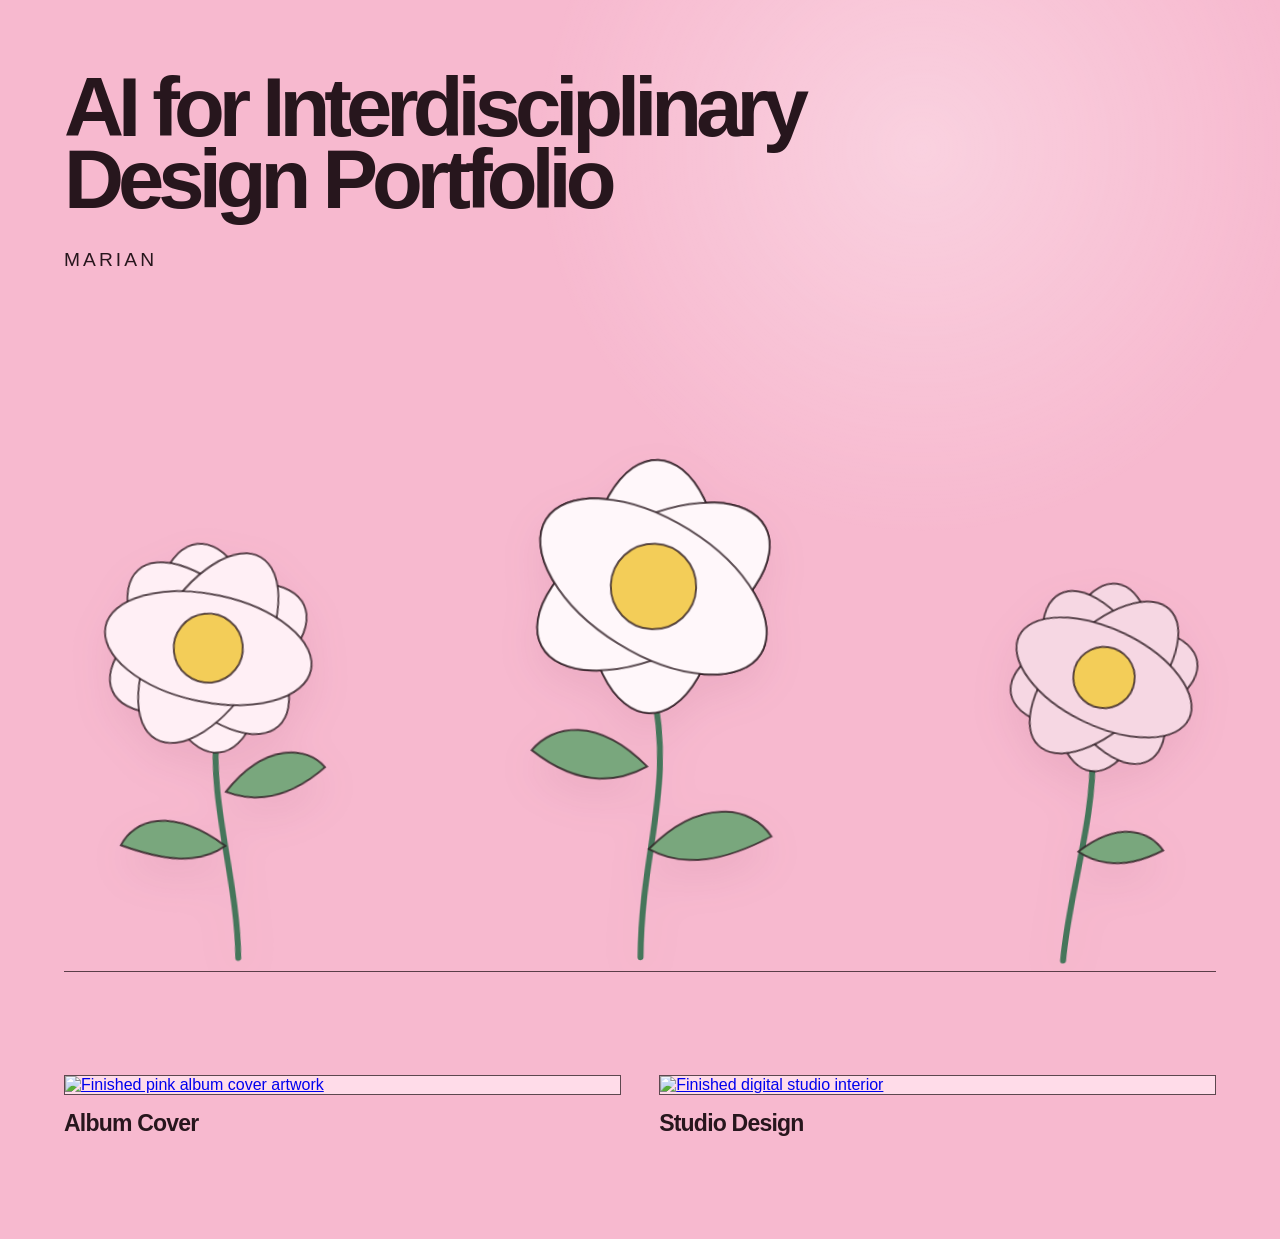
==== index.html @ 0231b8ff "Add portfolio website files" ====
<!doctype html>
<html lang="en">
  <head>
    <meta charset="UTF-8" />
    <meta name="viewport" content="width=device-width, initial-scale=1.0" />
    <meta name="description" content="A portfolio of selected creative work." />
    <title>AI for Interdisciplinary Design Portfolio — Marian</title>
    <link rel="stylesheet" href="styles.css" />
  </head>
  <body>
    <main>
      <section class="hero page-shell" aria-labelledby="page-title">
        <header class="hero__header">
          <h1 id="page-title">AI for Interdisciplinary Design Portfolio</h1>
          <p class="hero__name">Marian</p>
        </header>

        <div class="flower-field" aria-label="Interactive flower garden" role="group">
          <svg class="flower flower--one" viewBox="0 0 260 360" role="button" tabindex="0" aria-label="Grow a new flower">
            <path class="stem" d="M128 348C134 286 118 226 130 169" />
            <path class="leaf" d="M127 260C89 225 58 232 46 251C77 266 104 273 127 260Z" />
            <path class="leaf" d="M132 218C166 183 199 189 211 207C184 226 158 231 132 218Z" />
            <g class="bloom">
              <ellipse cx="130" cy="105" rx="42" ry="82" />
              <ellipse cx="130" cy="105" rx="42" ry="82" transform="rotate(72 130 105)" />
              <ellipse cx="130" cy="105" rx="42" ry="82" transform="rotate(144 130 105)" />
              <ellipse cx="130" cy="105" rx="42" ry="82" transform="rotate(216 130 105)" />
              <ellipse cx="130" cy="105" rx="42" ry="82" transform="rotate(288 130 105)" />
              <circle class="flower-core" cx="130" cy="105" r="27" />
            </g>
          </svg>

          <svg class="flower flower--two" viewBox="0 0 260 360" role="button" tabindex="0" aria-label="Grow a new flower">
            <path class="stem" d="M130 350C128 278 149 238 131 170" />
            <path class="leaf" d="M133 279C165 244 199 248 213 268C183 285 157 291 133 279Z" />
            <path class="leaf" d="M130 225C96 193 67 200 54 217C80 236 105 240 130 225Z" />
            <g class="bloom">
              <ellipse cx="130" cy="107" rx="44" ry="83" />
              <ellipse cx="130" cy="107" rx="44" ry="83" transform="rotate(60 130 107)" />
              <ellipse cx="130" cy="107" rx="44" ry="83" transform="rotate(120 130 107)" />
              <ellipse cx="130" cy="107" rx="44" ry="83" transform="rotate(180 130 107)" />
              <ellipse cx="130" cy="107" rx="44" ry="83" transform="rotate(240 130 107)" />
              <ellipse cx="130" cy="107" rx="44" ry="83" transform="rotate(300 130 107)" />
              <circle class="flower-core" cx="130" cy="107" r="28" />
            </g>
          </svg>

          <svg class="flower flower--three" viewBox="0 0 260 360" role="button" tabindex="0" aria-label="Grow a new flower">
            <path class="stem" d="M129 350C126 292 139 229 129 171" />
            <path class="leaf" d="M129 257C159 226 186 231 200 246C176 263 152 268 129 257Z" />
            <g class="bloom">
              <ellipse cx="130" cy="108" rx="41" ry="80" />
              <ellipse cx="130" cy="108" rx="41" ry="80" transform="rotate(72 130 108)" />
              <ellipse cx="130" cy="108" rx="41" ry="80" transform="rotate(144 130 108)" />
              <ellipse cx="130" cy="108" rx="41" ry="80" transform="rotate(216 130 108)" />
              <ellipse cx="130" cy="108" rx="41" ry="80" transform="rotate(288 130 108)" />
              <circle class="flower-core" cx="130" cy="108" r="26" />
            </g>
          </svg>
        </div>
      </section>

      <section class="projects page-shell" aria-label="Selected projects">
        <article class="project-card">
          <div class="project-card__visual project-card__visual--cover">
            <a class="project-card__main-link" href="album-cover.html" aria-label="View the Album Cover project">
              <img class="project-card__main" src="assets/album-cover.png" alt="Finished pink album cover artwork" />
            </a>
          </div>
          <h2>Album Cover</h2>
        </article>

        <article class="project-card">
          <div class="project-card__visual project-card__visual--studio">
            <a class="project-card__main-link" href="studio-design.html" aria-label="View the Studio Design project">
              <img class="project-card__main" src="assets/studio-after.png" alt="Finished digital studio interior" />
            </a>
          </div>
          <h2>Studio Design</h2>
        </article>
      </section>
    </main>
    <script src="script.js"></script>
  </body>
</html>
---- styles.css ----
:root {
  --pink: #f7b9cf;
  --pink-light: #ffdce9;
  --petal: #ffeff5;
  --berry: #a52555;
  --green: #46765b;
  --ink: #27161d;
  --line: rgba(39, 22, 29, 0.75);
  --page-margin: clamp(22px, 5vw, 76px);
}

* {
  box-sizing: border-box;
}

html {
  background: var(--pink);
  color: var(--ink);
  font-family: Arial, Helvetica, sans-serif;
}

body {
  margin: 0;
  min-width: 320px;
  background:
    radial-gradient(circle at 72% 12%, rgba(255, 255, 255, 0.35), transparent 24rem),
    var(--pink);
}

img {
  display: block;
  max-width: 100%;
}

.page-shell {
  width: 100%;
  padding-inline: var(--page-margin);
}

.hero {
  min-height: 100svh;
  display: flex;
  flex-direction: column;
  padding-top: clamp(48px, 8vh, 96px);
  overflow: hidden;
}

.hero__header {
  position: relative;
  z-index: 2;
}

h1,
h2,
p {
  margin: 0;
}

h1 {
  max-width: 18ch;
  font-size: clamp(3.6rem, 6.5vw, 6rem);
  font-weight: 800;
  letter-spacing: -0.072em;
  line-height: 0.87;
}

.hero__name {
  margin-top: clamp(18px, 3vw, 32px);
  font-size: clamp(1rem, 1.5vw, 1.35rem);
  font-weight: 500;
  letter-spacing: 0.16em;
  text-transform: uppercase;
}

.flower-field {
  min-height: clamp(390px, 52vw, 680px);
  position: relative;
  flex: 1;
  margin-top: clamp(20px, 4vh, 58px);
  border-bottom: 1px solid var(--line);
}

.flower {
  position: absolute;
  bottom: -1px;
  overflow: visible;
  filter: drop-shadow(0 18px 20px rgba(113, 29, 61, 0.08));
  cursor: pointer;
  transform-origin: 50% 100%;
  transform-box: fill-box;
  -webkit-tap-highlight-color: transparent;
}

.flower:focus-visible {
  outline: 3px solid var(--berry);
  outline-offset: 7px;
  border-radius: 50%;
}

.flower.is-swaying {
  animation: flower-sway 900ms cubic-bezier(0.45, 0, 0.2, 1);
}

.flower--sprout {
  left: var(--sprout-left);
  width: var(--sprout-width);
  transform: translateX(-50%);
  scale: 0;
  z-index: 2;
  animation: flower-grow 900ms cubic-bezier(0.18, 0.8, 0.3, 1.15) forwards;
}

@keyframes flower-sway {
  0%, 100% { rotate: 0deg; }
  22% { rotate: -8deg; }
  48% { rotate: 7deg; }
  72% { rotate: -4deg; }
}

@keyframes flower-grow {
  0% { scale: 0 0; }
  55% { scale: 0.82 1.08; }
  78% { scale: 1.04 0.97; }
  100% { scale: 1 1; }
}

.flower .stem,
.flower .leaf,
.flower .bloom > * {
  stroke: var(--line);
  stroke-width: 2;
  vector-effect: non-scaling-stroke;
}

.flower .stem {
  fill: none;
  stroke: var(--green);
  stroke-width: 6;
  stroke-linecap: round;
}

.flower .leaf {
  fill: #79a77d;
}

.flower .bloom ellipse {
  fill: var(--petal);
}

.flower .flower-core {
  fill: #f3cd58;
}

.flower--one {
  left: 1%;
  width: clamp(190px, 26vw, 360px);
  transform: rotate(-6deg);
}

.flower--two {
  left: 50%;
  width: clamp(220px, 31vw, 430px);
  transform: translateX(-50%) rotate(2deg);
  z-index: 1;
}

.flower--two .bloom ellipse {
  fill: #fff7fa;
}

.flower--three {
  right: 0;
  width: clamp(180px, 24vw, 335px);
  transform: rotate(8deg);
}

.flower--three .bloom ellipse {
  fill: #f6d7e3;
}

.projects {
  display: grid;
  grid-template-columns: repeat(2, minmax(0, 1fr));
  gap: clamp(18px, 3vw, 44px);
  padding-block: clamp(54px, 8vw, 112px);
}

.project-card {
  min-width: 0;
}

.project-card:nth-child(2) {
  align-self: center;
}

.project-card__visual {
  position: relative;
  overflow: hidden;
  border: 1px solid var(--line);
  background: var(--pink-light);
}

.project-card__main {
  width: 100%;
  height: auto;
  transition: transform 500ms ease;
}

.project-card__main-link {
  display: block;
  width: 100%;
  height: auto;
  overflow: hidden;
  cursor: pointer;
}

.project-card__main-link:focus-visible {
  outline: 4px solid var(--berry);
  outline-offset: -4px;
}

.project-card__main-link:hover .project-card__main {
  transform: scale(1.018);
}

.project-card h2 {
  margin-top: 15px;
  font-size: clamp(1.1rem, 1.8vw, 1.55rem);
  font-weight: 650;
  letter-spacing: -0.035em;
}

@media (max-width: 700px) {
  .hero {
    min-height: auto;
  }

  h1 {
    max-width: none;
    font-size: clamp(2.05rem, 10.2vw, 4rem);
    letter-spacing: -0.058em;
    line-height: 0.9;
  }

  .flower-field {
    min-height: 390px;
  }

  .flower--one {
    left: -14%;
    width: 235px;
  }

  .flower--two {
    width: 270px;
  }

  .flower--three {
    right: -15%;
    width: 220px;
  }

  .projects {
    grid-template-columns: 1fr;
    gap: 50px;
  }
}

@media (prefers-reduced-motion: reduce) {
  .project-card__main {
    transition: none;
  }

  .flower.is-swaying {
    animation: none;
  }

  .flower--sprout {
    animation-duration: 1ms;
  }
}
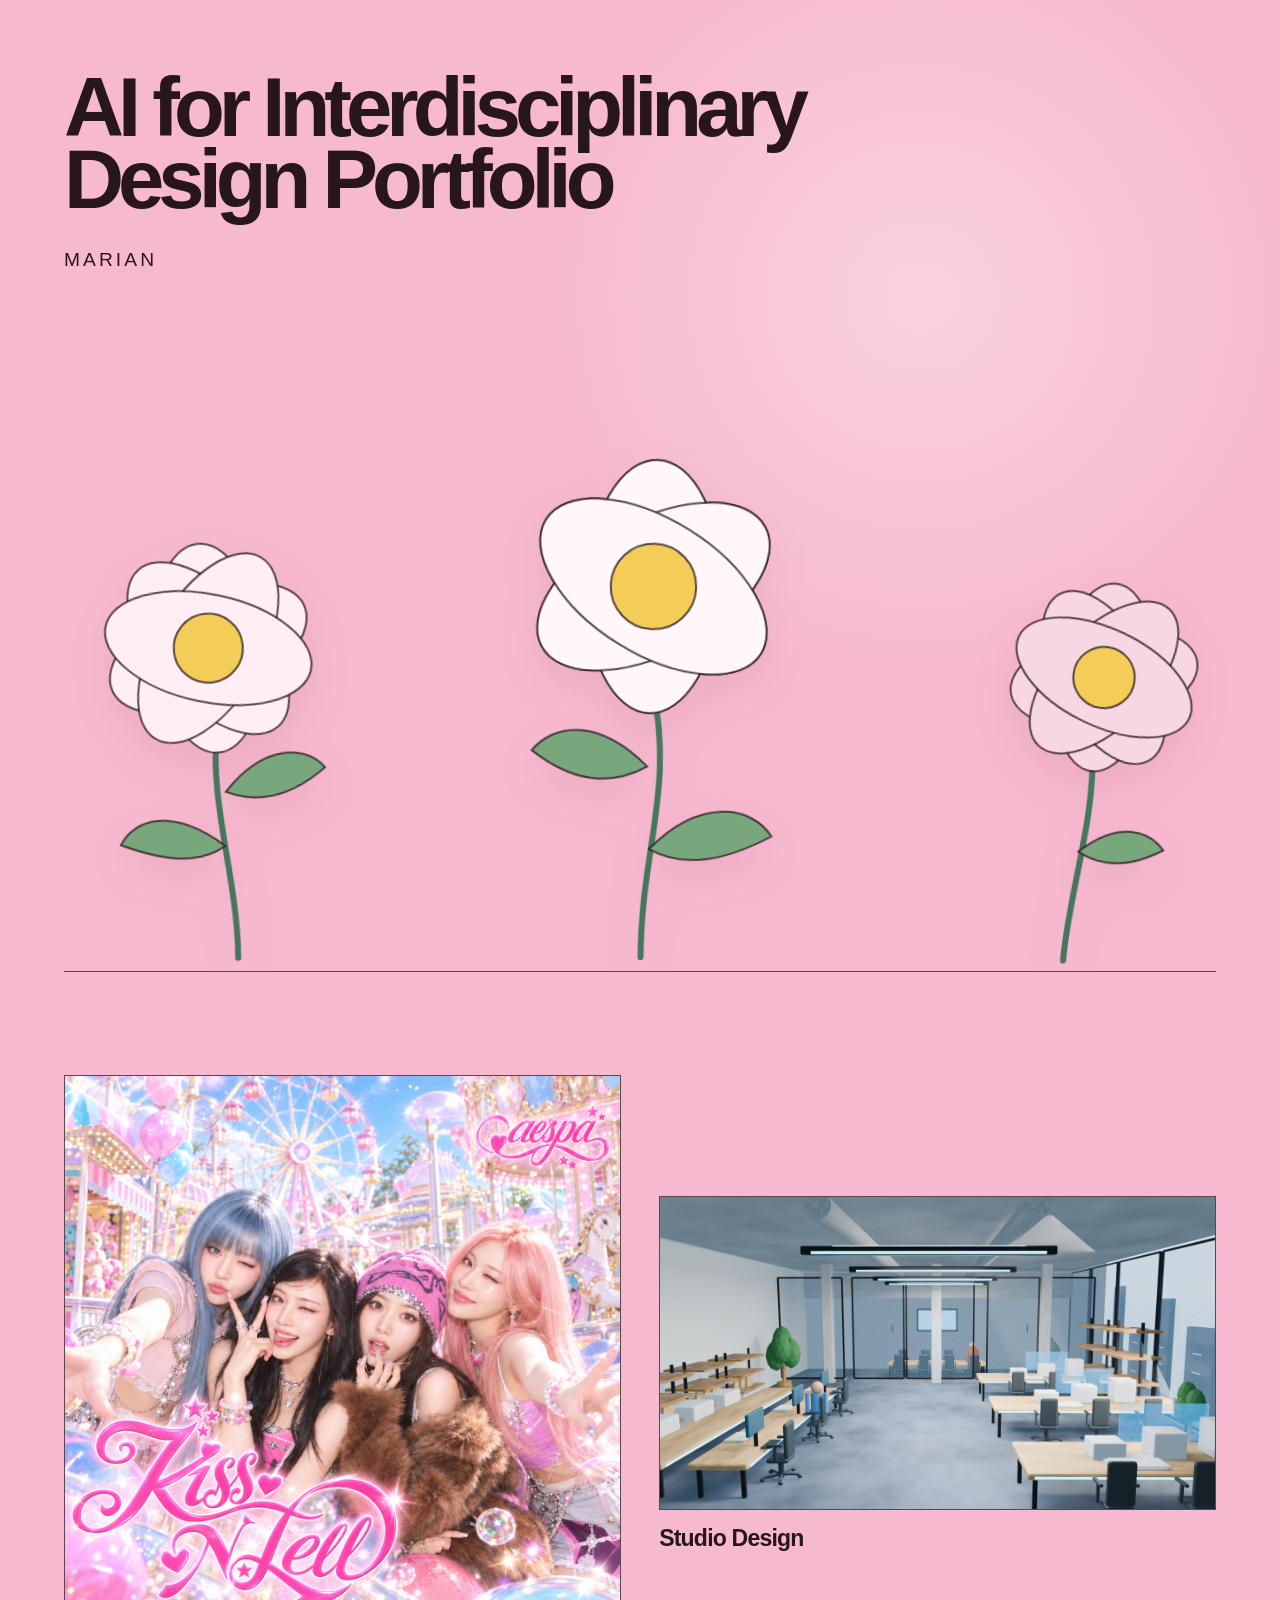
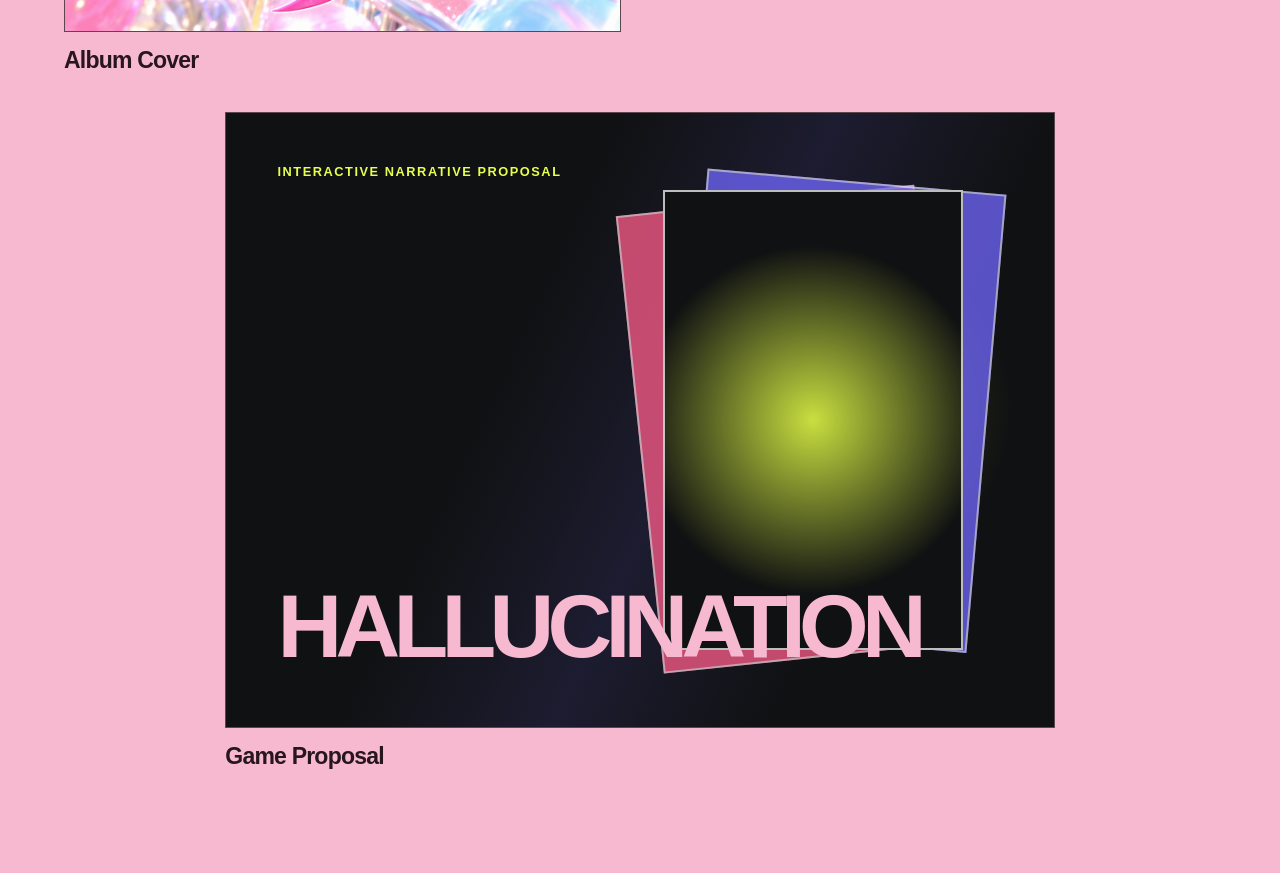
==== commit 70186284: "Add Hallucination game proposal project" ====
--- a/index.html
+++ b/index.html
@@ -78,6 +78,21 @@
           </div>
           <h2>Studio Design</h2>
         </article>
+
+        <article class="project-card">
+          <div class="project-card__visual project-card__visual--game">
+            <a class="project-card__main-link" href="game-proposal.html" aria-label="View the Hallucination Game Proposal project">
+              <div class="game-card-art" role="img" aria-label="Abstract afterimage doorway for the Hallucination game proposal">
+                <span class="game-card-art__label">Interactive narrative proposal</span>
+                <strong>HALLUCINATION</strong>
+                <span class="game-card-art__door game-card-art__door--pink"></span>
+                <span class="game-card-art__door game-card-art__door--violet"></span>
+                <span class="game-card-art__door game-card-art__door--front"></span>
+              </div>
+            </a>
+          </div>
+          <h2>Game Proposal</h2>
+        </article>
       </section>
     </main>
     <script src="script.js"></script>
--- a/styles.css
+++ b/styles.css
@@ -193,6 +193,12 @@
   align-self: center;
 }
 
+.project-card:nth-child(3) {
+  grid-column: 1 / -1;
+  width: min(72%, 920px);
+  justify-self: center;
+}
+
 .project-card__visual {
   position: relative;
   overflow: hidden;
@@ -223,6 +229,77 @@
   transform: scale(1.018);
 }
 
+.game-card-art {
+  position: relative;
+  min-height: clamp(350px, 48vw, 650px);
+  overflow: hidden;
+  color: #f7b9cf;
+  background:
+    radial-gradient(circle at 74% 48%, rgba(231, 255, 79, 0.22), transparent 25%),
+    #101112;
+}
+
+.game-card-art::before {
+  content: "";
+  position: absolute;
+  inset: 0;
+  background: linear-gradient(115deg, transparent 35%, rgba(113, 103, 255, 0.13), transparent 75%);
+}
+
+.game-card-art__label {
+  position: absolute;
+  z-index: 3;
+  top: clamp(24px, 4vw, 52px);
+  left: clamp(24px, 4vw, 52px);
+  color: #e7ff4f;
+  font-size: clamp(0.62rem, 1vw, 0.8rem);
+  font-weight: 700;
+  letter-spacing: 0.12em;
+  text-transform: uppercase;
+}
+
+.game-card-art strong {
+  position: absolute;
+  z-index: 3;
+  left: clamp(24px, 4vw, 52px);
+  bottom: clamp(28px, 5vw, 66px);
+  max-width: 7ch;
+  font-size: clamp(2.6rem, 7vw, 7rem);
+  letter-spacing: -0.075em;
+  line-height: 0.82;
+}
+
+.game-card-art__door {
+  position: absolute;
+  top: 50%;
+  right: 11%;
+  width: clamp(135px, 24vw, 300px);
+  height: clamp(220px, 36vw, 460px);
+  border: 2px solid rgba(255, 255, 255, 0.72);
+  transform-origin: center;
+}
+
+.game-card-art__door--pink {
+  background: #ff5c8a;
+  transform: translate(-8%, -48%) rotate(-6deg);
+  opacity: 0.75;
+}
+
+.game-card-art__door--violet {
+  background: #7167ff;
+  transform: translate(8%, -52%) rotate(5deg);
+  opacity: 0.75;
+}
+
+.game-card-art__door--front {
+  background: radial-gradient(circle at center, #c8df3f, #101112 64%);
+  transform: translate(0, -50%);
+}
+
+.project-card__main-link:hover .game-card-art {
+  filter: saturate(1.08);
+}
+
 .project-card h2 {
   margin-top: 15px;
   font-size: clamp(1.1rem, 1.8vw, 1.55rem);
@@ -264,6 +341,15 @@
     grid-template-columns: 1fr;
     gap: 50px;
   }
+
+  .project-card:nth-child(3) {
+    grid-column: auto;
+    width: 100%;
+  }
+
+  .game-card-art__door {
+    right: 4%;
+  }
 }
 
 @media (prefers-reduced-motion: reduce) {
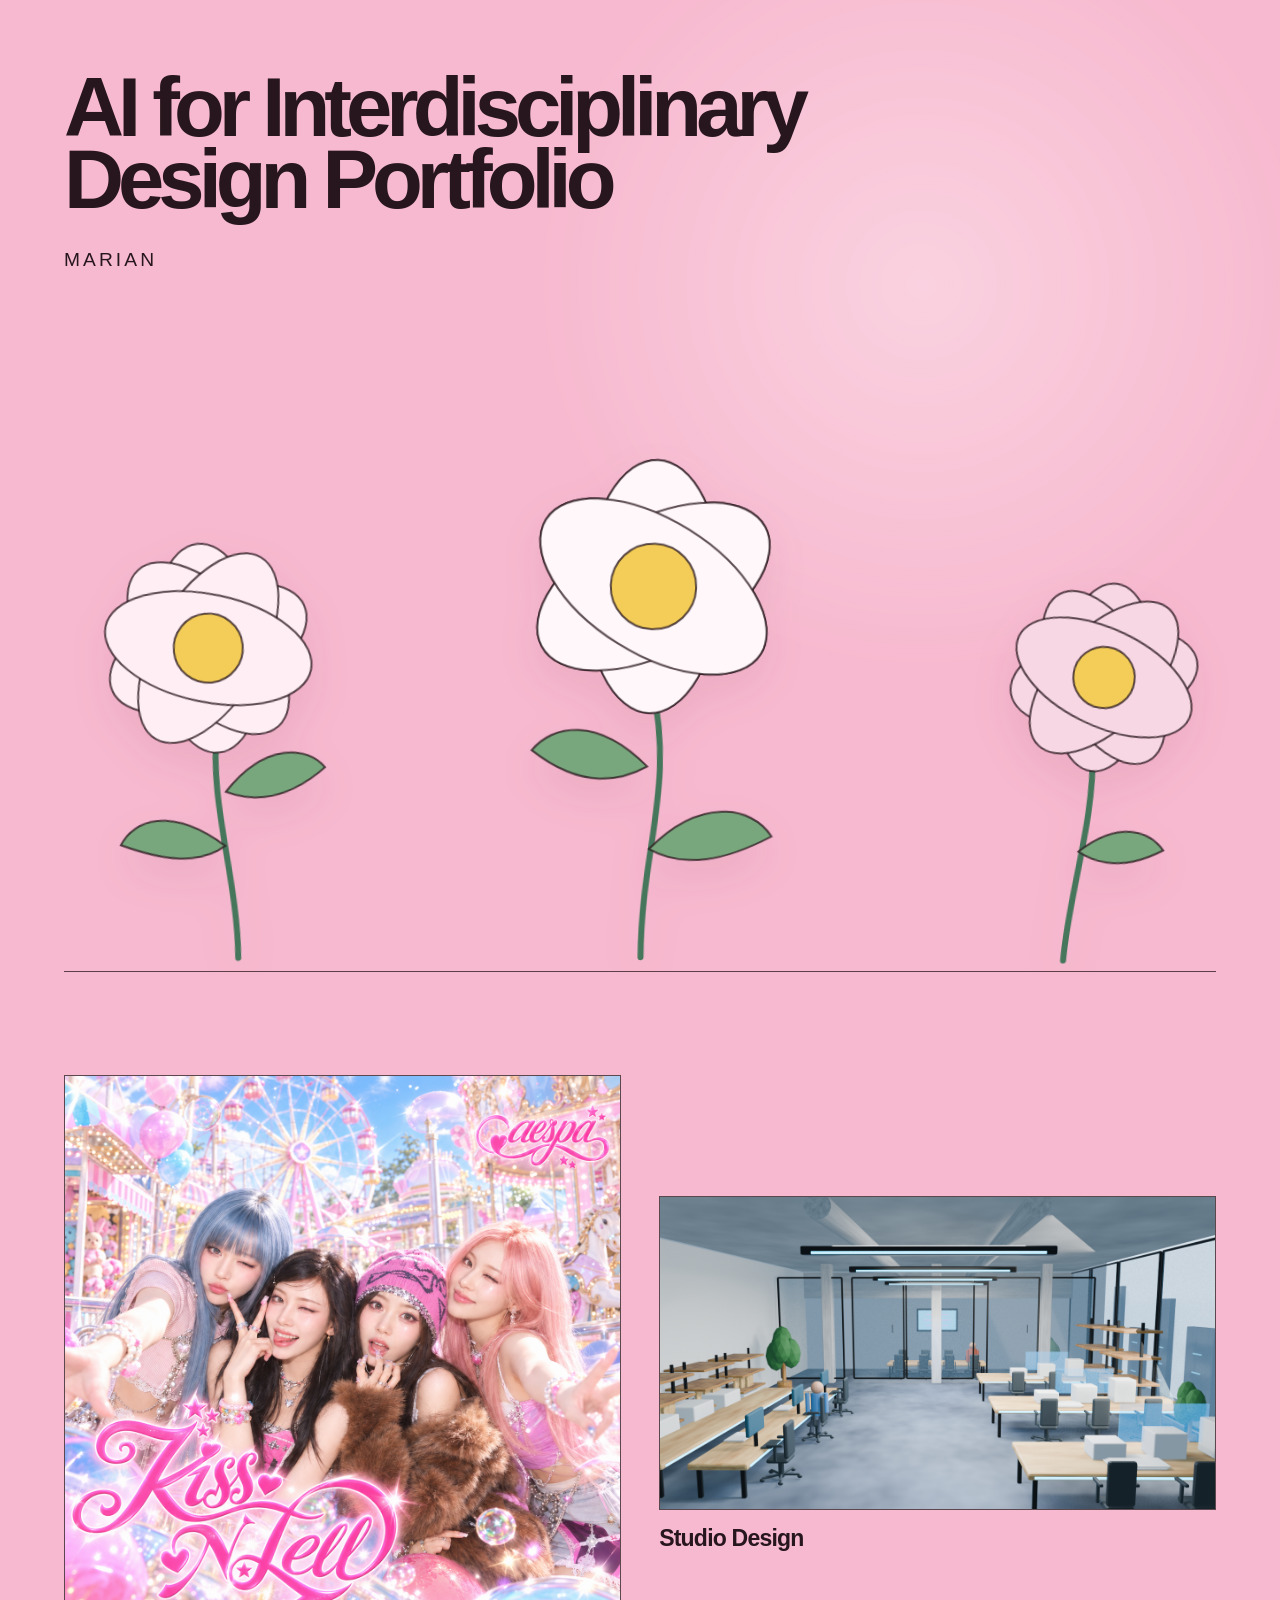
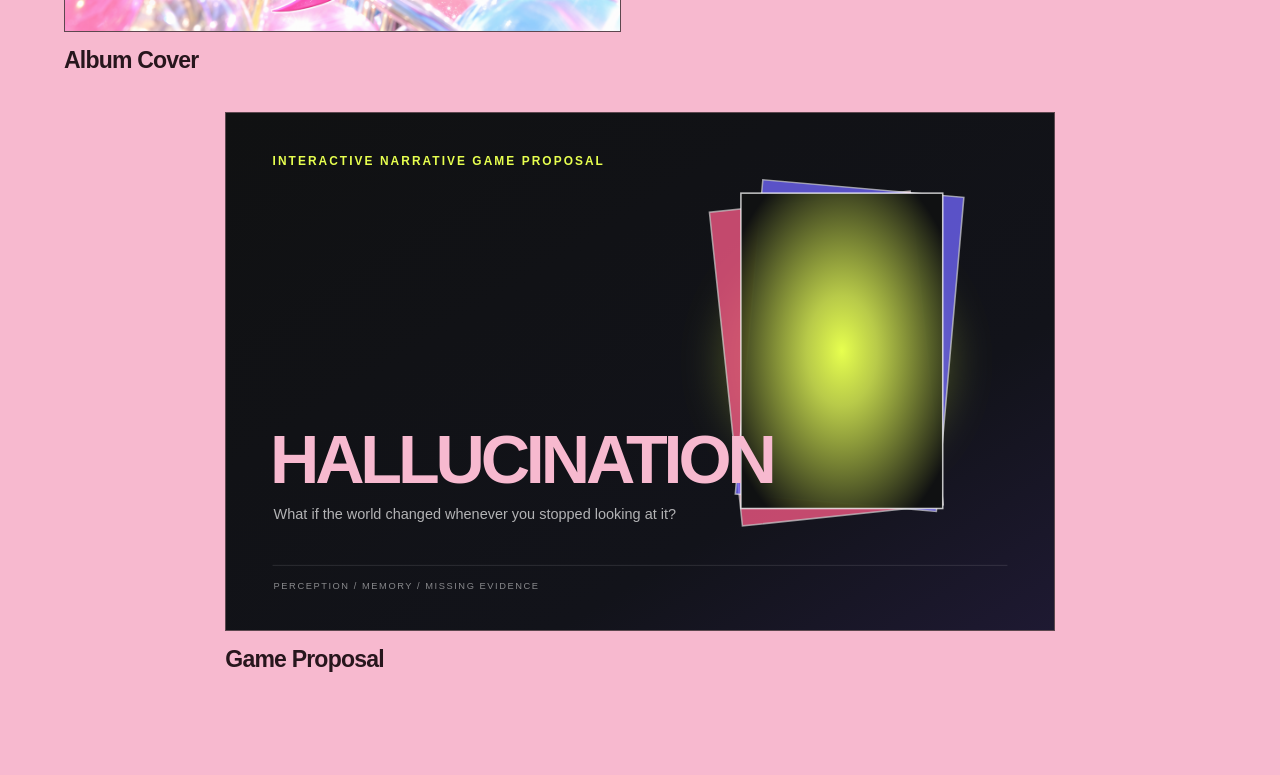
==== commit cf86d773: "Use clickable artwork for game proposal" ====
--- a/index.html
+++ b/index.html
@@ -82,13 +82,7 @@
         <article class="project-card">
           <div class="project-card__visual project-card__visual--game">
             <a class="project-card__main-link" href="game-proposal.html" aria-label="View the Hallucination Game Proposal project">
-              <div class="game-card-art" role="img" aria-label="Abstract afterimage doorway for the Hallucination game proposal">
-                <span class="game-card-art__label">Interactive narrative proposal</span>
-                <strong>HALLUCINATION</strong>
-                <span class="game-card-art__door game-card-art__door--pink"></span>
-                <span class="game-card-art__door game-card-art__door--violet"></span>
-                <span class="game-card-art__door game-card-art__door--front"></span>
-              </div>
+              <img class="project-card__main" src="assets/game-proposal.svg" alt="Hallucination game proposal artwork with layered afterimage doorways" />
             </a>
           </div>
           <h2>Game Proposal</h2>
--- a/styles.css
+++ b/styles.css
@@ -229,77 +229,6 @@
   transform: scale(1.018);
 }
 
-.game-card-art {
-  position: relative;
-  min-height: clamp(350px, 48vw, 650px);
-  overflow: hidden;
-  color: #f7b9cf;
-  background:
-    radial-gradient(circle at 74% 48%, rgba(231, 255, 79, 0.22), transparent 25%),
-    #101112;
-}
-
-.game-card-art::before {
-  content: "";
-  position: absolute;
-  inset: 0;
-  background: linear-gradient(115deg, transparent 35%, rgba(113, 103, 255, 0.13), transparent 75%);
-}
-
-.game-card-art__label {
-  position: absolute;
-  z-index: 3;
-  top: clamp(24px, 4vw, 52px);
-  left: clamp(24px, 4vw, 52px);
-  color: #e7ff4f;
-  font-size: clamp(0.62rem, 1vw, 0.8rem);
-  font-weight: 700;
-  letter-spacing: 0.12em;
-  text-transform: uppercase;
-}
-
-.game-card-art strong {
-  position: absolute;
-  z-index: 3;
-  left: clamp(24px, 4vw, 52px);
-  bottom: clamp(28px, 5vw, 66px);
-  max-width: 7ch;
-  font-size: clamp(2.6rem, 7vw, 7rem);
-  letter-spacing: -0.075em;
-  line-height: 0.82;
-}
-
-.game-card-art__door {
-  position: absolute;
-  top: 50%;
-  right: 11%;
-  width: clamp(135px, 24vw, 300px);
-  height: clamp(220px, 36vw, 460px);
-  border: 2px solid rgba(255, 255, 255, 0.72);
-  transform-origin: center;
-}
-
-.game-card-art__door--pink {
-  background: #ff5c8a;
-  transform: translate(-8%, -48%) rotate(-6deg);
-  opacity: 0.75;
-}
-
-.game-card-art__door--violet {
-  background: #7167ff;
-  transform: translate(8%, -52%) rotate(5deg);
-  opacity: 0.75;
-}
-
-.game-card-art__door--front {
-  background: radial-gradient(circle at center, #c8df3f, #101112 64%);
-  transform: translate(0, -50%);
-}
-
-.project-card__main-link:hover .game-card-art {
-  filter: saturate(1.08);
-}
-
 .project-card h2 {
   margin-top: 15px;
   font-size: clamp(1.1rem, 1.8vw, 1.55rem);
@@ -347,9 +276,6 @@
     width: 100%;
   }
 
-  .game-card-art__door {
-    right: 4%;
-  }
 }
 
 @media (prefers-reduced-motion: reduce) {
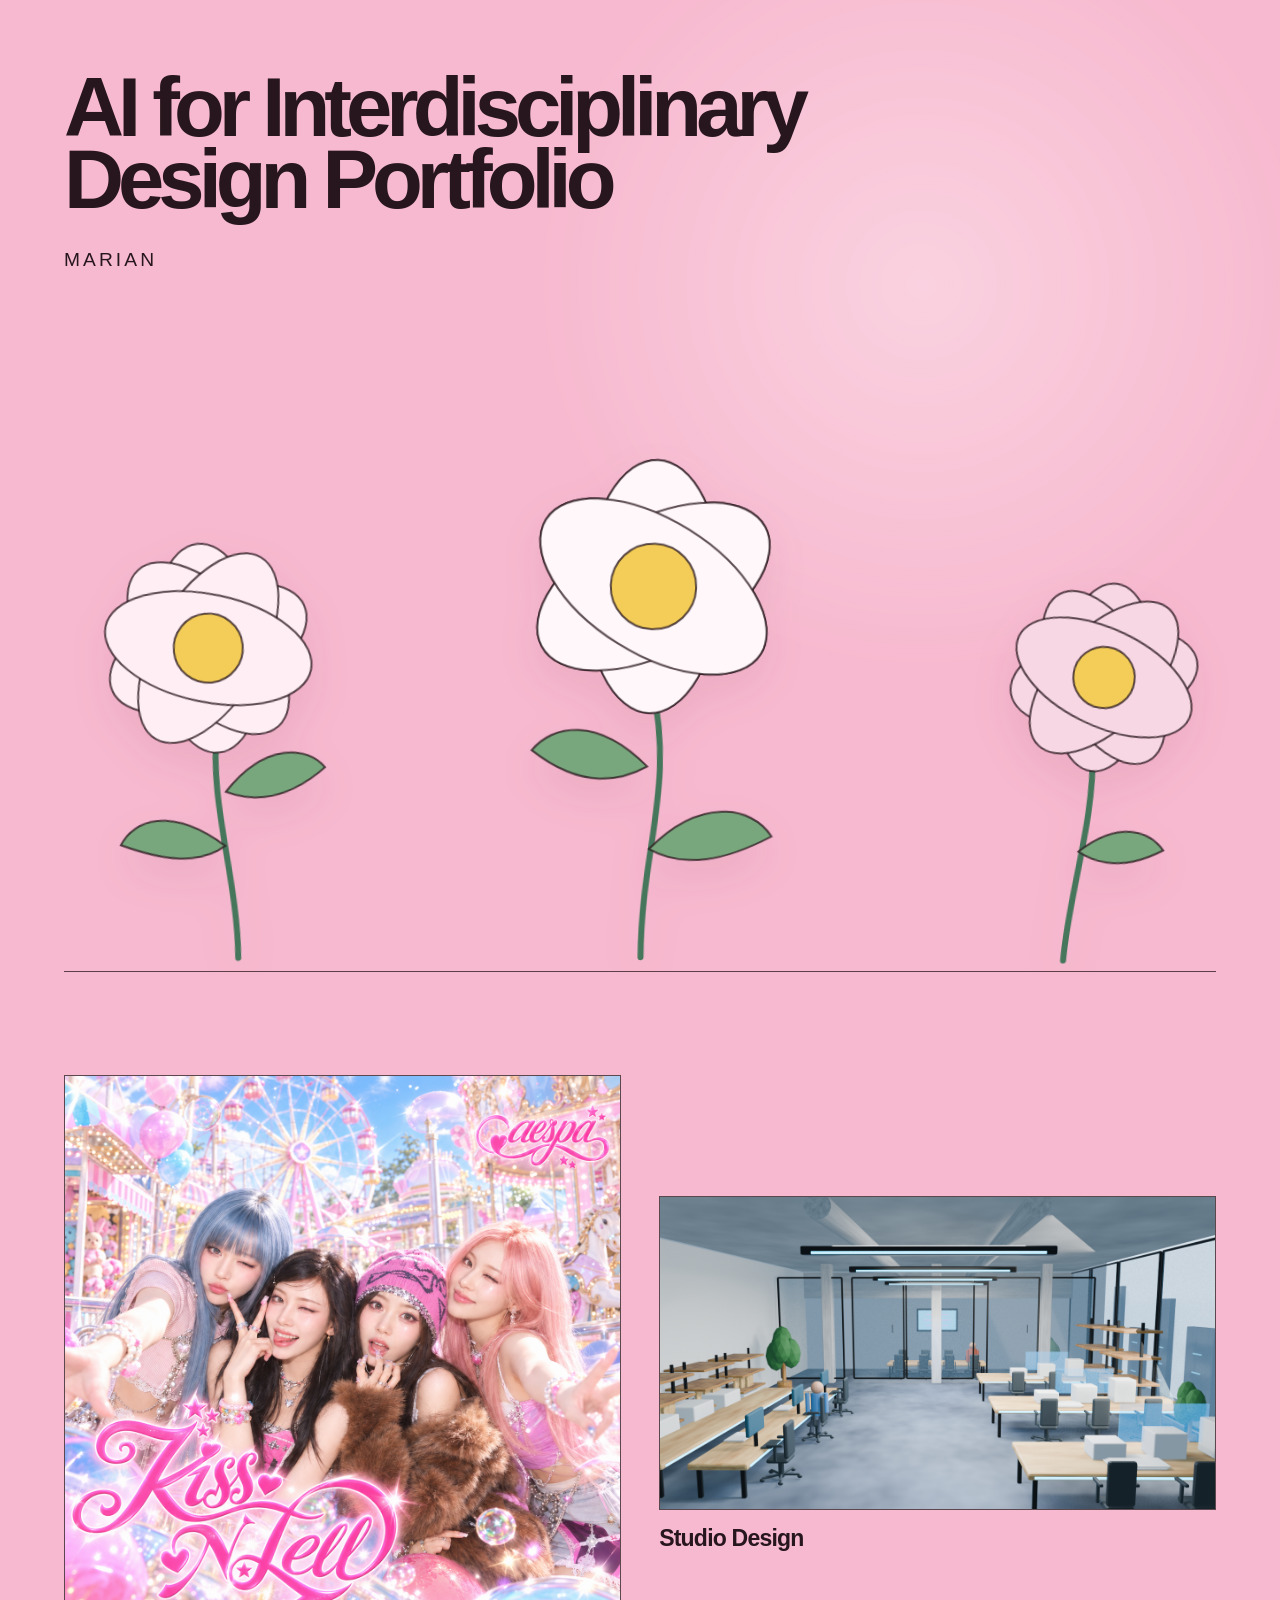
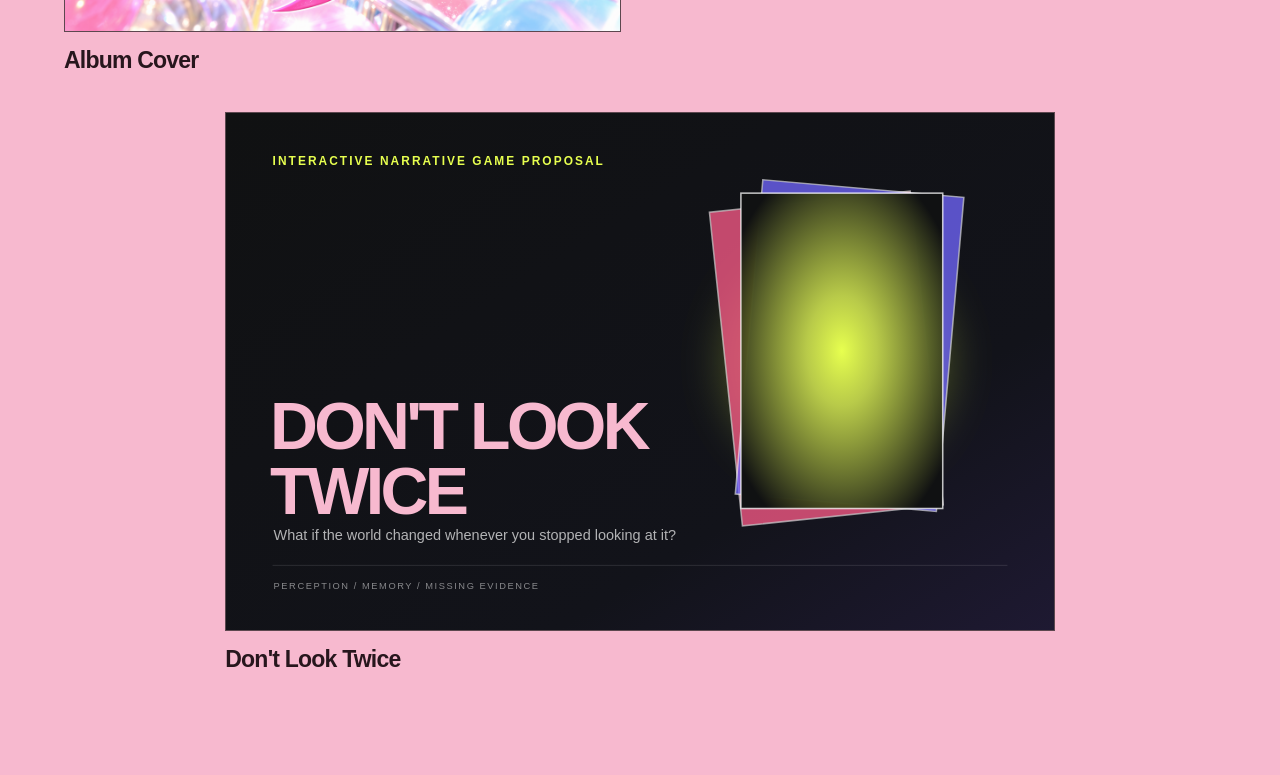
==== commit abfd1216: "Rename game project to Don't Look Twice" ====
--- a/index.html
+++ b/index.html
@@ -81,11 +81,11 @@
 
         <article class="project-card">
           <div class="project-card__visual project-card__visual--game">
-            <a class="project-card__main-link" href="game-proposal.html" aria-label="View the Hallucination Game Proposal project">
-              <img class="project-card__main" src="assets/game-proposal.svg" alt="Hallucination game proposal artwork with layered afterimage doorways" />
+            <a class="project-card__main-link" href="game-proposal.html" aria-label="View the Don't Look Twice game proposal project">
+              <img class="project-card__main" src="assets/game-proposal.svg" alt="Don't Look Twice game proposal artwork with layered afterimage doorways" />
             </a>
           </div>
-          <h2>Game Proposal</h2>
+          <h2>Don't Look Twice</h2>
         </article>
       </section>
     </main>
